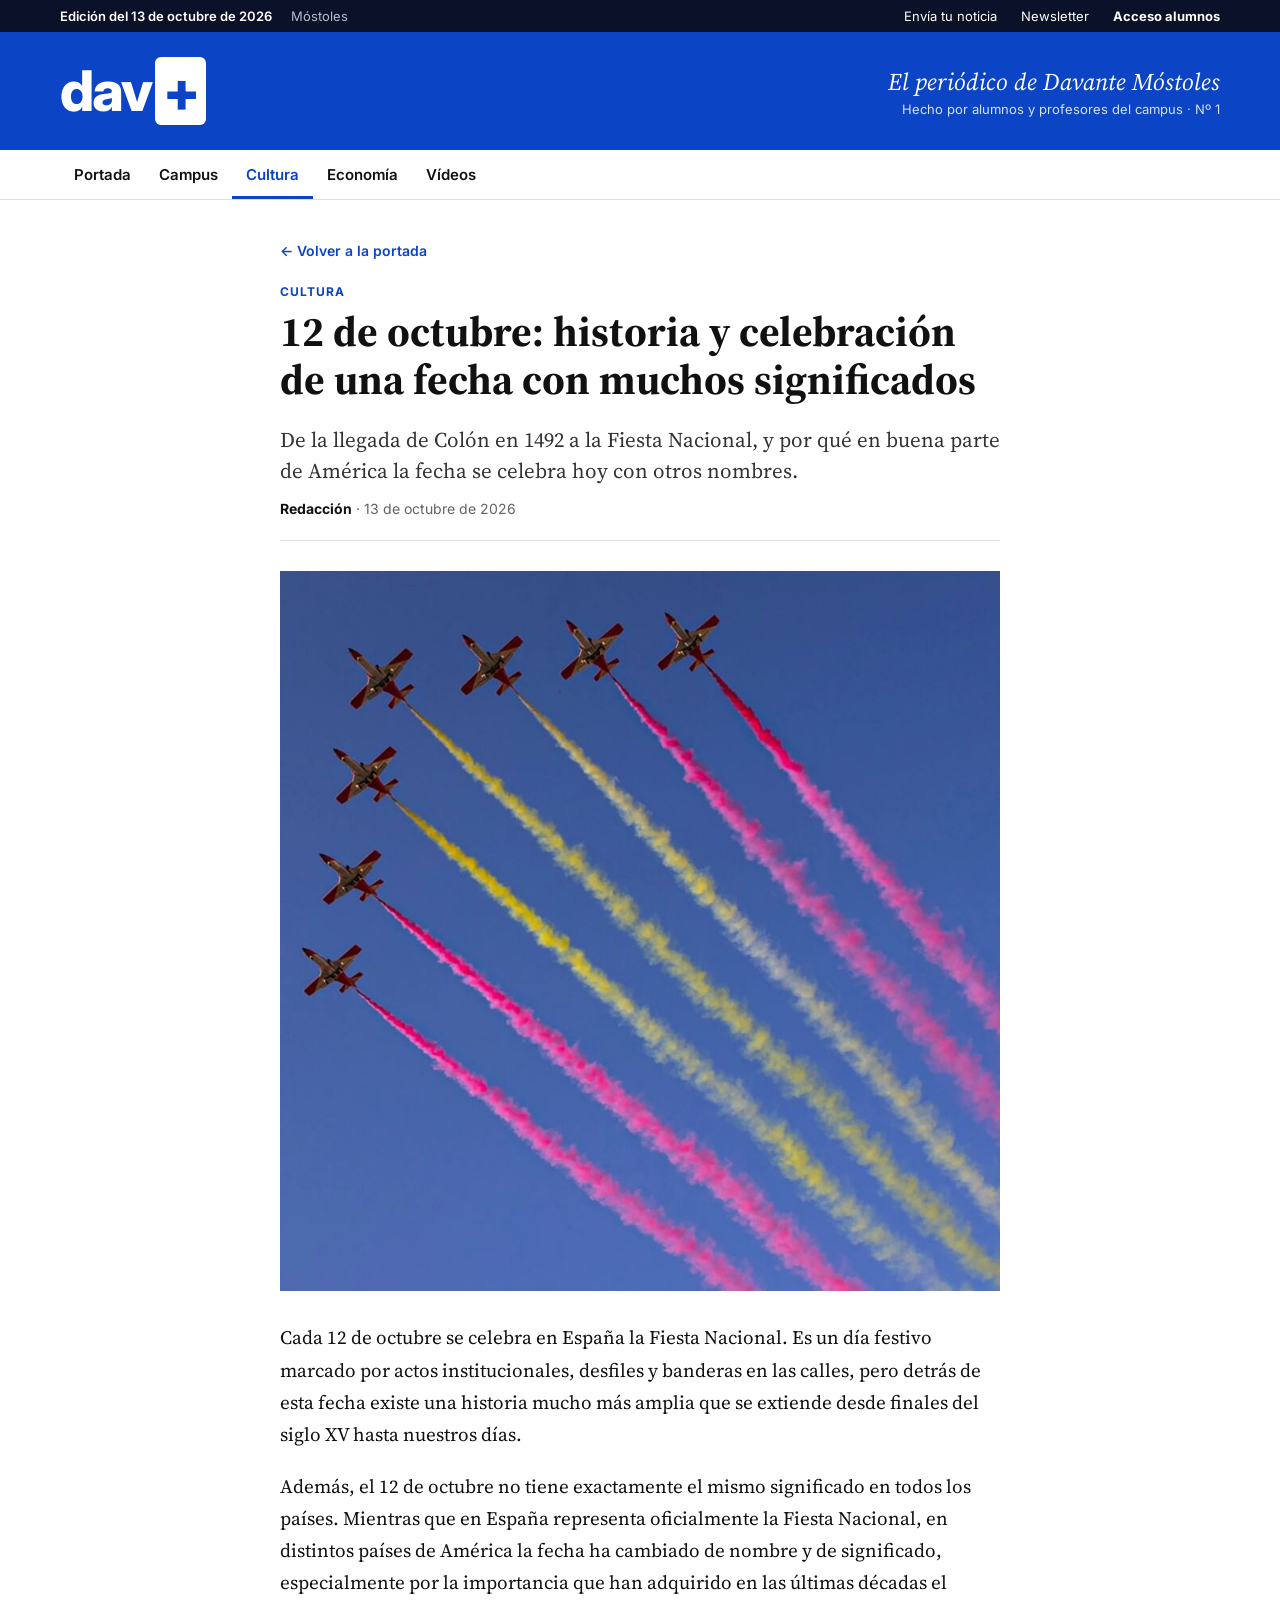
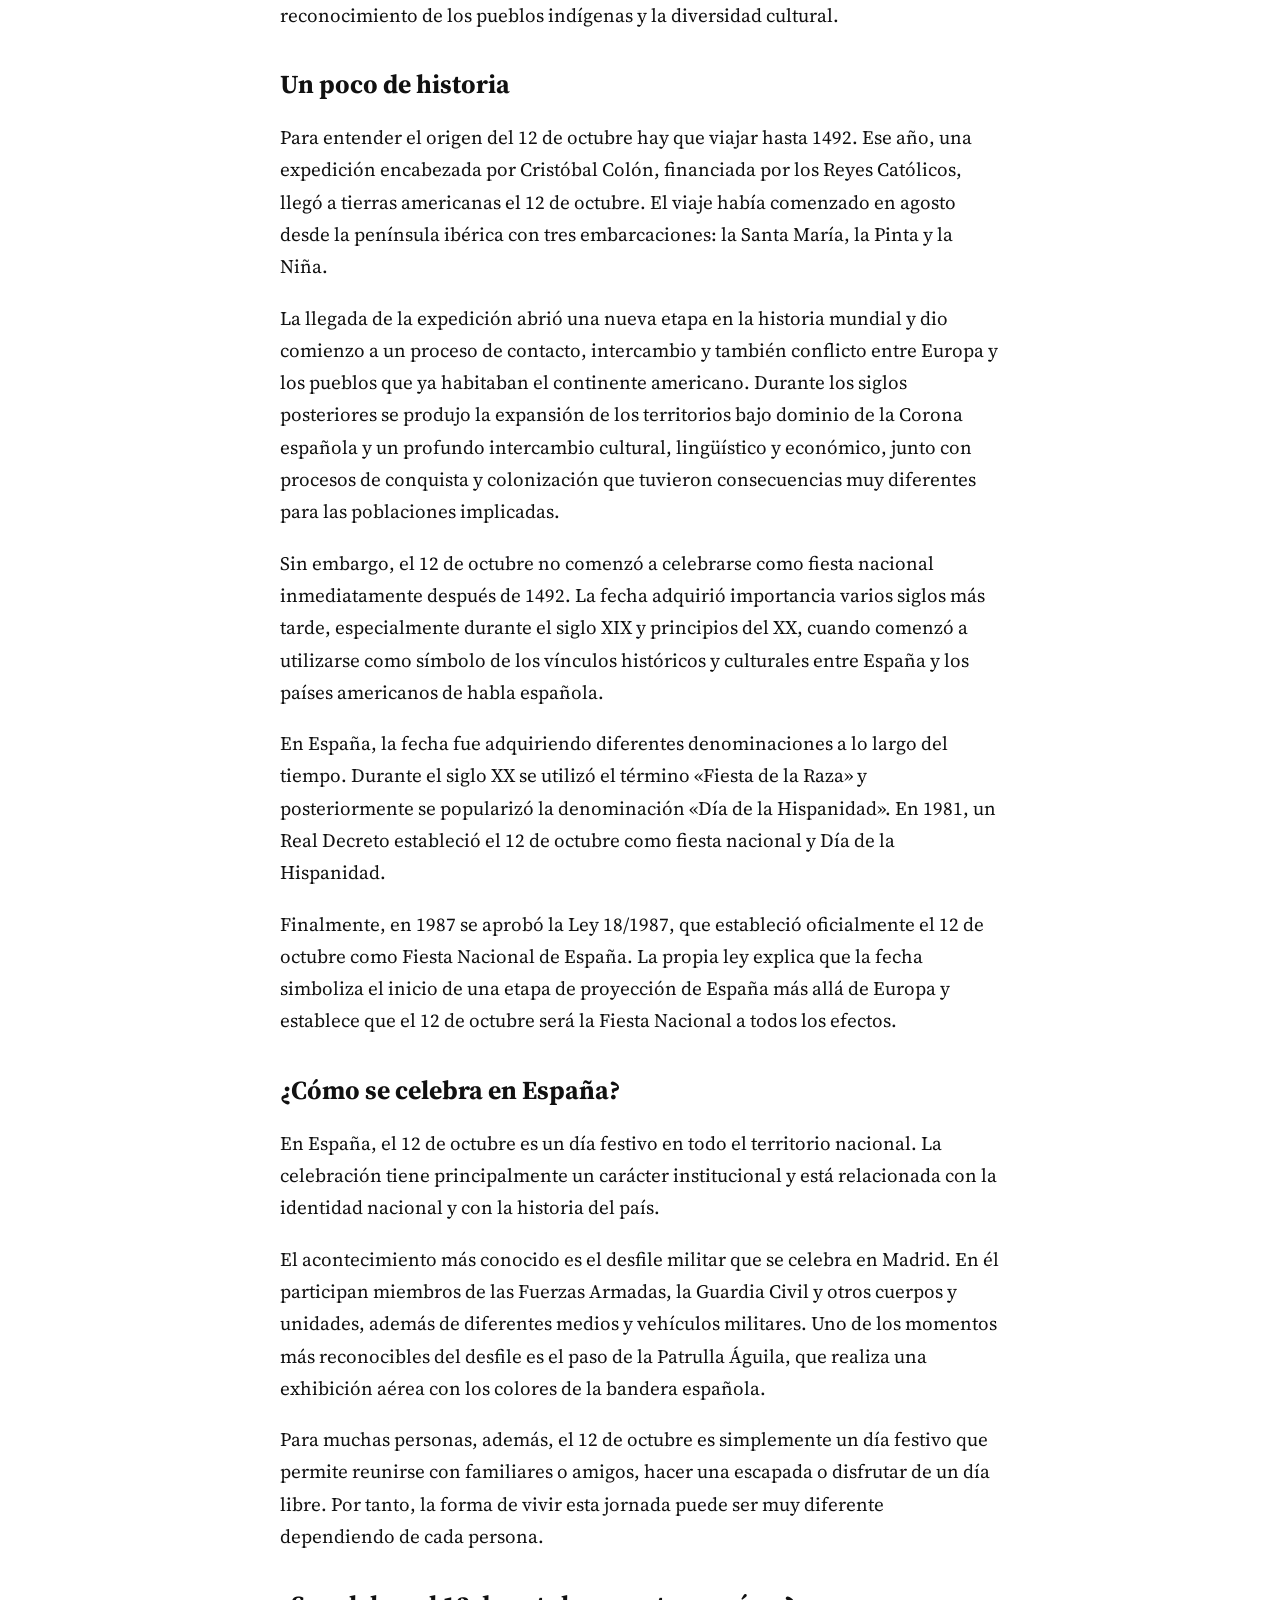
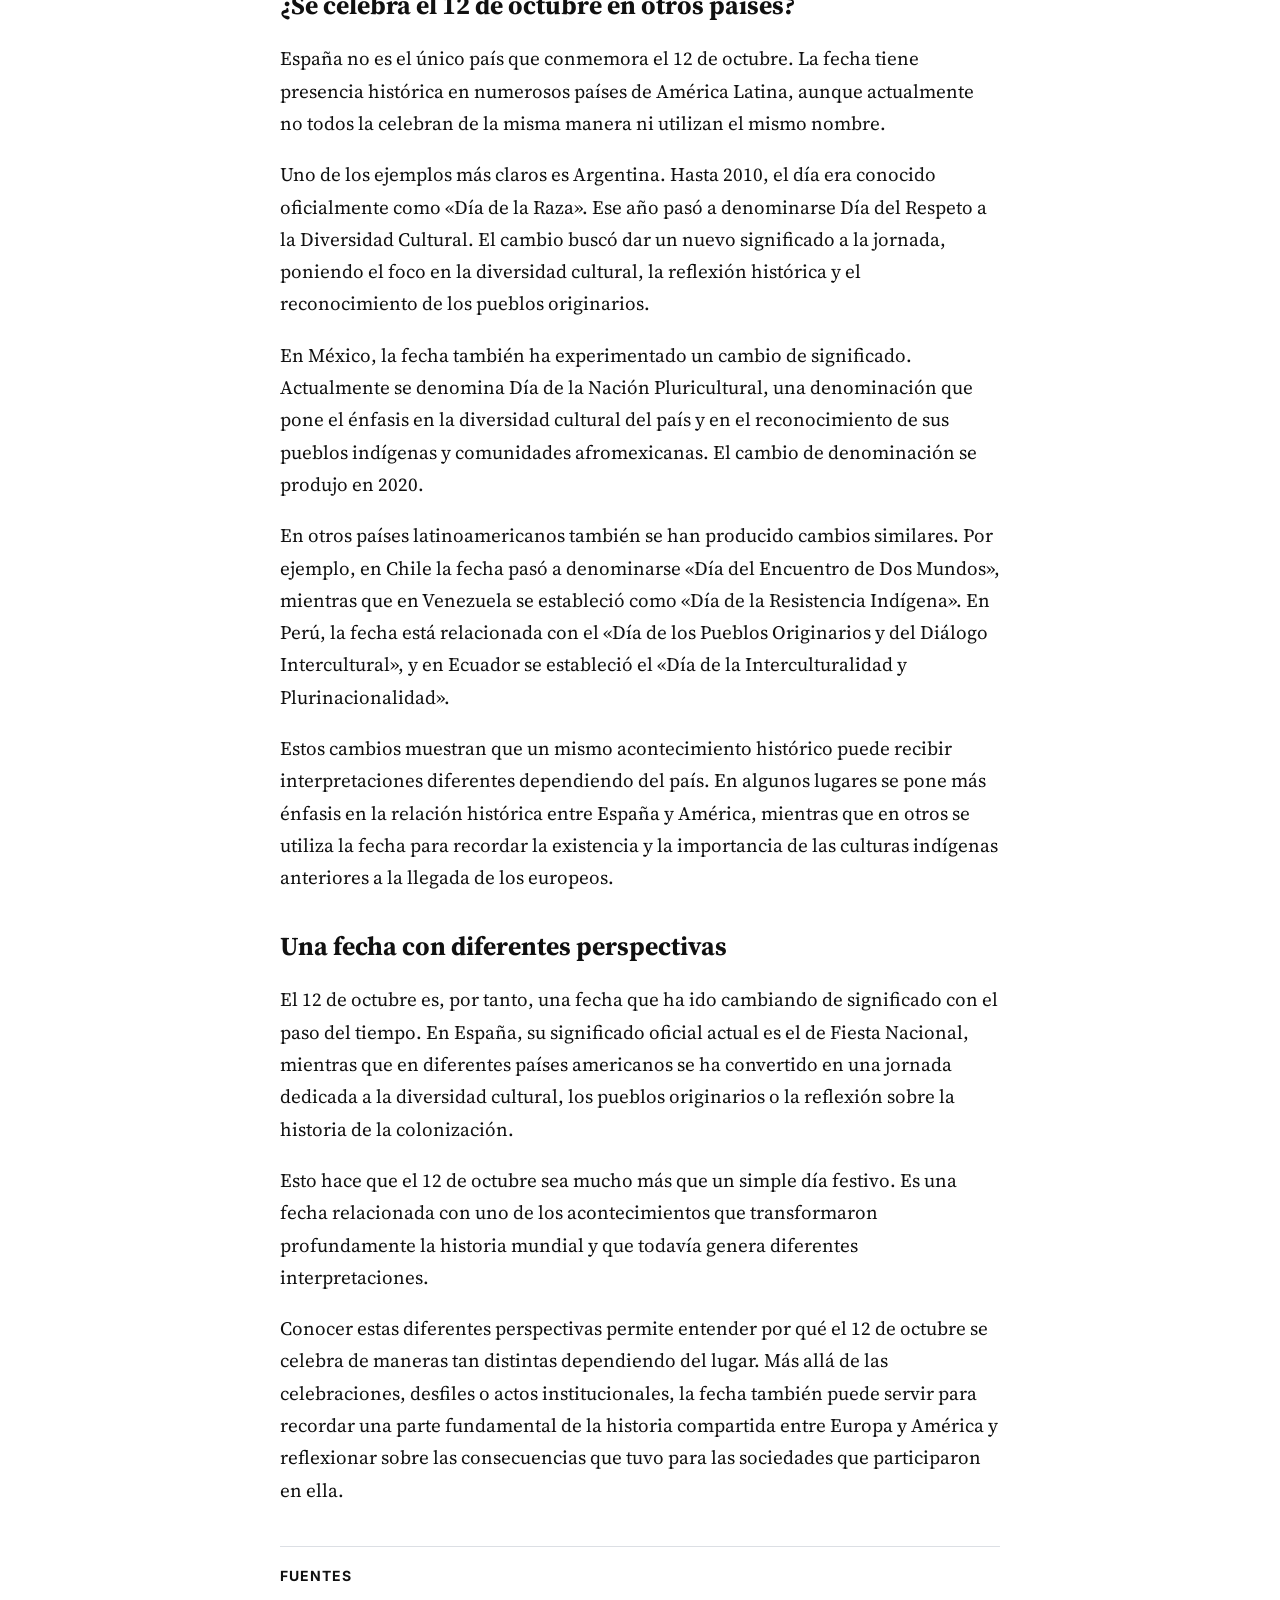
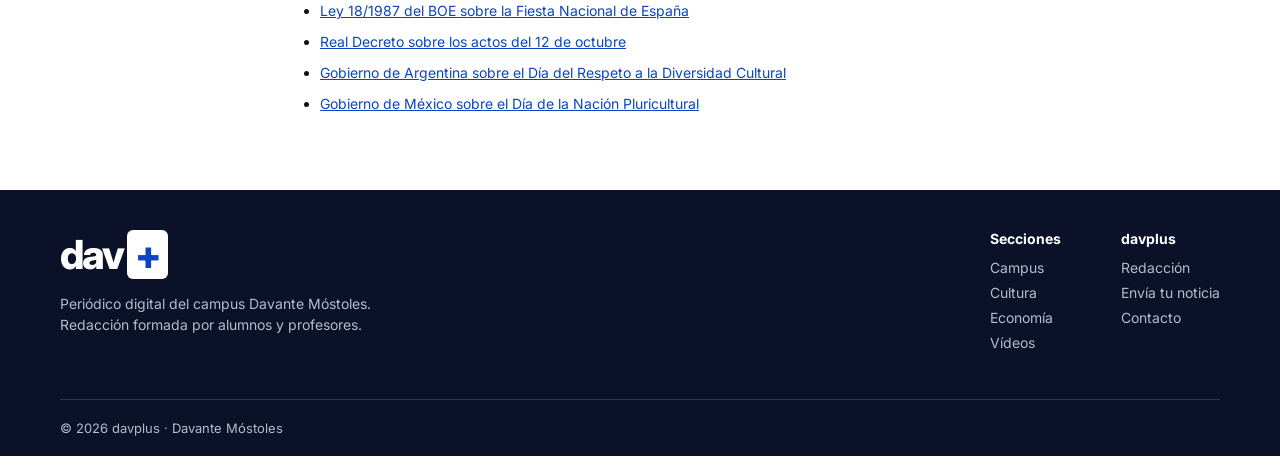
==== noticias/12-de-octubre.html @ 7d837350 "Nueva portada de davplus con el diseño del periódico - Portada en index.html y una página por notici" ====
<!DOCTYPE html>
<html lang="es">
<head>
    <meta charset="UTF-8">
    <meta name="viewport" content="width=device-width, initial-scale=1.0">
    <title>12 de octubre: una fecha con muchos significados | davplus</title>
    <meta name="description" content="Historia de la Fiesta Nacional y cómo se celebra el 12 de octubre en otros países.">

    <!-- Fuentes de Google -->
    <link rel="preconnect" href="https://fonts.googleapis.com">
    <link rel="preconnect" href="https://fonts.gstatic.com" crossorigin>
    <link href="https://fonts.googleapis.com/css2?family=Inter:wght@400;600;700;800&family=Source+Serif+4:ital,wght@0,400;0,600;0,700;1,400&display=swap" rel="stylesheet">

    <link rel="stylesheet" href="../estilos.css">
</head>
<body>

    <!-- BARRA SUPERIOR -->
    <div class="barra-superior">
        <div class="contenedor">
            <div>
                <span class="fecha">Edición del 13 de octubre de 2026</span>
                <span class="lugar">Móstoles</span>
            </div>
            <nav>
                <a href="#">Envía tu noticia</a>
                <a href="../index.html#newsletter">Newsletter</a>
                <a href="#" class="acceso">Acceso alumnos</a>
            </nav>
        </div>
    </div>

    <!-- CABECERA -->
    <header class="cabecera">
        <div class="contenedor">
            <a href="../index.html" class="logo">dav<span class="mas">+</span></a>
            <div class="lema">
                <p>El periódico de Davante Móstoles</p>
                <small>Hecho por alumnos y profesores del campus · Nº 1</small>
            </div>
        </div>
    </header>

    <!-- MENÚ -->
    <nav class="menu">
        <div class="contenedor">
            <ul>
                <li><a href="../index.html">Portada</a></li>
                <li><a href="../index.html#campus">Campus</a></li>
                <li><a href="../index.html#cultura" class="activo">Cultura</a></li>
                <li><a href="../index.html#economia">Economía</a></li>
                <li><a href="../index.html#videos">Vídeos</a></li>
            </ul>
        </div>
    </nav>

    <!-- NOTICIA -->
    <main>
        <article class="articulo">

            <a href="../index.html" class="volver">← Volver a la portada</a>

            <span class="categoria">Cultura</span>
            <h1>12 de octubre: historia y celebración de una fecha con muchos significados</h1>
            <p class="entradilla">
                De la llegada de Colón en 1492 a la Fiesta Nacional, y por qué en buena parte de América
                la fecha se celebra hoy con otros nombres.
            </p>
            <p class="autor"><strong>Redacción</strong> · 13 de octubre de 2026</p>

            <figure>
                <img src="../imagenes/hispanidad.jpg" alt="Aviones de la Patrulla Águila con humo rojo y amarillo">
            </figure>

            <p>
                Cada 12 de octubre se celebra en España la Fiesta Nacional. Es un día festivo marcado por
                actos institucionales, desfiles y banderas en las calles, pero detrás de esta fecha existe una
                historia mucho más amplia que se extiende desde finales del siglo XV hasta nuestros días.
            </p>
            <p>
                Además, el 12 de octubre no tiene exactamente el mismo significado en todos los países.
                Mientras que en España representa oficialmente la Fiesta Nacional, en distintos países de
                América la fecha ha cambiado de nombre y de significado, especialmente por la importancia
                que han adquirido en las últimas décadas el reconocimiento de los pueblos indígenas y la
                diversidad cultural.
            </p>

            <h2>Un poco de historia</h2>
            <p>
                Para entender el origen del 12 de octubre hay que viajar hasta 1492. Ese año, una
                expedición encabezada por Cristóbal Colón, financiada por los Reyes Católicos, llegó a
                tierras americanas el 12 de octubre. El viaje había comenzado en agosto desde la península
                ibérica con tres embarcaciones: la Santa María, la Pinta y la Niña.
            </p>
            <p>
                La llegada de la expedición abrió una nueva etapa en la historia mundial y dio comienzo a
                un proceso de contacto, intercambio y también conflicto entre Europa y los pueblos que ya
                habitaban el continente americano. Durante los siglos posteriores se produjo la expansión
                de los territorios bajo dominio de la Corona española y un profundo intercambio cultural,
                lingüístico y económico, junto con procesos de conquista y colonización que tuvieron
                consecuencias muy diferentes para las poblaciones implicadas.
            </p>
            <p>
                Sin embargo, el 12 de octubre no comenzó a celebrarse como fiesta nacional
                inmediatamente después de 1492. La fecha adquirió importancia varios siglos más tarde,
                especialmente durante el siglo XIX y principios del XX, cuando comenzó a utilizarse como
                símbolo de los vínculos históricos y culturales entre España y los países americanos de
                habla española.
            </p>
            <p>
                En España, la fecha fue adquiriendo diferentes denominaciones a lo largo del tiempo.
                Durante el siglo XX se utilizó el término «Fiesta de la Raza» y posteriormente se popularizó
                la denominación «Día de la Hispanidad». En 1981, un Real Decreto estableció el 12 de
                octubre como fiesta nacional y Día de la Hispanidad.
            </p>
            <p>
                Finalmente, en 1987 se aprobó la Ley 18/1987, que estableció oficialmente el 12 de octubre
                como Fiesta Nacional de España. La propia ley explica que la fecha simboliza el inicio de
                una etapa de proyección de España más allá de Europa y establece que el 12 de octubre
                será la Fiesta Nacional a todos los efectos.
            </p>

            <h2>¿Cómo se celebra en España?</h2>
            <p>
                En España, el 12 de octubre es un día festivo en todo el territorio nacional. La celebración
                tiene principalmente un carácter institucional y está relacionada con la identidad nacional y
                con la historia del país.
            </p>
            <p>
                El acontecimiento más conocido es el desfile militar que se celebra en Madrid. En él
                participan miembros de las Fuerzas Armadas, la Guardia Civil y otros cuerpos y unidades,
                además de diferentes medios y vehículos militares. Uno de los momentos más reconocibles
                del desfile es el paso de la Patrulla Águila, que realiza una exhibición aérea con los colores
                de la bandera española.
            </p>
            <p>
                Para muchas personas, además, el 12 de octubre es simplemente un día festivo que
                permite reunirse con familiares o amigos, hacer una escapada o disfrutar de un día libre.
                Por tanto, la forma de vivir esta jornada puede ser muy diferente dependiendo de cada persona.
            </p>

            <h2>¿Se celebra el 12 de octubre en otros países?</h2>
            <p>
                España no es el único país que conmemora el 12 de octubre. La fecha tiene presencia
                histórica en numerosos países de América Latina, aunque actualmente no todos la
                celebran de la misma manera ni utilizan el mismo nombre.
            </p>
            <p>
                Uno de los ejemplos más claros es Argentina. Hasta 2010, el día era conocido oficialmente
                como «Día de la Raza». Ese año pasó a denominarse Día del Respeto a la Diversidad
                Cultural. El cambio buscó dar un nuevo significado a la jornada, poniendo el foco en la
                diversidad cultural, la reflexión histórica y el reconocimiento de los pueblos originarios.
            </p>
            <p>
                En México, la fecha también ha experimentado un cambio de significado. Actualmente se
                denomina Día de la Nación Pluricultural, una denominación que pone el énfasis en la
                diversidad cultural del país y en el reconocimiento de sus pueblos indígenas y comunidades
                afromexicanas. El cambio de denominación se produjo en 2020.
            </p>
            <p>
                En otros países latinoamericanos también se han producido cambios similares. Por ejemplo,
                en Chile la fecha pasó a denominarse «Día del Encuentro de Dos Mundos», mientras que
                en Venezuela se estableció como «Día de la Resistencia Indígena». En Perú, la fecha está
                relacionada con el «Día de los Pueblos Originarios y del Diálogo Intercultural», y en
                Ecuador se estableció el «Día de la Interculturalidad y Plurinacionalidad».
            </p>
            <p>
                Estos cambios muestran que un mismo acontecimiento histórico puede recibir
                interpretaciones diferentes dependiendo del país. En algunos lugares se pone más énfasis
                en la relación histórica entre España y América, mientras que en otros se utiliza la fecha
                para recordar la existencia y la importancia de las culturas indígenas anteriores a la llegada
                de los europeos.
            </p>

            <h2>Una fecha con diferentes perspectivas</h2>
            <p>
                El 12 de octubre es, por tanto, una fecha que ha ido cambiando de significado con el paso
                del tiempo. En España, su significado oficial actual es el de Fiesta Nacional, mientras que
                en diferentes países americanos se ha convertido en una jornada dedicada a la diversidad
                cultural, los pueblos originarios o la reflexión sobre la historia de la colonización.
            </p>
            <p>
                Esto hace que el 12 de octubre sea mucho más que un simple día festivo. Es una fecha
                relacionada con uno de los acontecimientos que transformaron profundamente la historia
                mundial y que todavía genera diferentes interpretaciones.
            </p>
            <p>
                Conocer estas diferentes perspectivas permite entender por qué el 12 de octubre se celebra
                de maneras tan distintas dependiendo del lugar. Más allá de las celebraciones, desfiles o
                actos institucionales, la fecha también puede servir para recordar una parte fundamental de
                la historia compartida entre Europa y América y reflexionar sobre las consecuencias que
                tuvo para las sociedades que participaron en ella.
            </p>

            <div class="fuentes">
                <h2>Fuentes</h2>
                <ul>
                    <li><a class="enlace-texto" href="https://www.boe.es/buscar/act.php?id=BOE-A-1987-22831" target="_blank">Ley 18/1987 del BOE sobre la Fiesta Nacional de España</a></li>
                    <li><a class="enlace-texto" href="https://www.boe.es/buscar/doc.php?id=BOE-A-1997-13927" target="_blank">Real Decreto sobre los actos del 12 de octubre</a></li>
                    <li><a class="enlace-texto" href="https://www.argentina.gob.ar/node/403877" target="_blank">Gobierno de Argentina sobre el Día del Respeto a la Diversidad Cultural</a></li>
                    <li><a class="enlace-texto" href="https://www.gob.mx/agricultura%7Cdgsiap/articulos/dia-de-la-nacion-pluricultural" target="_blank">Gobierno de México sobre el Día de la Nación Pluricultural</a></li>
                </ul>
            </div>

        </article>
    </main>

    <!-- PIE DE PÁGINA -->
    <footer class="pie">
        <div class="contenedor">
            <div class="columnas">
                <div class="descripcion">
                    <a href="../index.html" class="logo">dav<span class="mas">+</span></a>
                    <p>Periódico digital del campus Davante Móstoles. Redacción formada por alumnos y profesores.</p>
                </div>
                <div class="enlaces">
                    <div>
                        <h3>Secciones</h3>
                        <ul>
                            <li><a href="../index.html#campus">Campus</a></li>
                            <li><a href="../index.html#cultura">Cultura</a></li>
                            <li><a href="../index.html#economia">Economía</a></li>
                            <li><a href="../index.html#videos">Vídeos</a></li>
                        </ul>
                    </div>
                    <div>
                        <h3>davplus</h3>
                        <ul>
                            <li><a href="#">Redacción</a></li>
                            <li><a href="#">Envía tu noticia</a></li>
                            <li><a href="#">Contacto</a></li>
                        </ul>
                    </div>
                </div>
            </div>
            <p class="copyright">© 2026 davplus · Davante Móstoles</p>
        </div>
    </footer>

</body>
</html>
---- estilos.css ----
/* ==========================================================
   DAVPLUS - Hoja de estilos principal
   Periódico digital del campus Davante Móstoles

   Índice:
   1. Variables y estilos generales
   2. Barra superior
   3. Cabecera y logo
   4. Menú de navegación
   5. Última hora
   6. Portada (noticia principal, secundarias y lateral)
   7. Tarjetas de noticias
   8. Vídeos
   9. Newsletter
   10. Pie de página
   11. Página de noticia
   12. Adaptación a móvil y tablet
   ========================================================== */


/* ----------------------------------------------------------
   1. VARIABLES Y ESTILOS GENERALES
   ---------------------------------------------------------- */

:root {
    --azul: #0b44c4;
    --azul-oscuro: #0a1128;
    --gris-texto: #5f6368;
    --gris-claro: #f2f3f5;
    --borde: #dcdfe4;
    --negro: #111111;
    --blanco: #ffffff;

    --fuente-titulos: "Source Serif 4", Georgia, serif;
    --fuente-texto: "Inter", Arial, sans-serif;

    --ancho-maximo: 1200px;
}

* {
    box-sizing: border-box;
}

body {
    margin: 0;
    font-family: var(--fuente-texto);
    font-size: 16px;
    color: var(--negro);
    background-color: var(--blanco);
}

img {
    max-width: 100%;
    display: block;
}

a {
    color: inherit;
    text-decoration: none;
}

h1, h2, h3, h4 {
    font-family: var(--fuente-titulos);
    margin: 0;
}

/* Contenedor que centra el contenido de cada bloque */
.contenedor {
    max-width: var(--ancho-maximo);
    margin: 0 auto;
    padding: 0 20px;
}

/* Etiqueta azul de categoría (CAMPUS, CULTURA...) */
.categoria {
    display: block;
    margin-bottom: 8px;
    font-size: 12px;
    font-weight: 700;
    letter-spacing: 1px;
    text-transform: uppercase;
    color: var(--azul);
}

/* Autor y fecha debajo de cada noticia */
.autor {
    margin-top: 10px;
    font-size: 13px;
    color: var(--gris-texto);
}

.autor strong {
    color: var(--negro);
}

/* Título de cada sección de la portada */
.titulo-seccion {
    display: flex;
    justify-content: space-between;
    align-items: baseline;
    margin-bottom: 20px;
}

.titulo-seccion h2 {
    font-family: var(--fuente-texto);
    font-size: 24px;
}

.titulo-seccion a {
    font-size: 14px;
    font-weight: 600;
    color: var(--azul);
}


/* ----------------------------------------------------------
   2. BARRA SUPERIOR
   ---------------------------------------------------------- */

.barra-superior {
    background-color: var(--azul-oscuro);
    color: var(--blanco);
    font-size: 13px;
}

.barra-superior .contenedor {
    display: flex;
    justify-content: space-between;
    align-items: center;
    padding-top: 8px;
    padding-bottom: 8px;
}

.barra-superior .fecha {
    font-weight: 600;
}

.barra-superior .lugar {
    margin-left: 15px;
    color: #b5bccb;
}

.barra-superior nav a {
    margin-left: 20px;
}

.barra-superior nav a:hover {
    text-decoration: underline;
}

.barra-superior .acceso {
    font-weight: 700;
}


/* ----------------------------------------------------------
   3. CABECERA Y LOGO
   ---------------------------------------------------------- */

.cabecera {
    background-color: var(--azul);
    color: var(--blanco);
}

.cabecera .contenedor {
    display: flex;
    justify-content: space-between;
    align-items: center;
    padding-top: 25px;
    padding-bottom: 25px;
}

/* Logo "dav+" hecho con texto */
.logo {
    font-family: var(--fuente-texto);
    font-size: 56px;
    font-weight: 800;
    letter-spacing: -2px;
    color: var(--blanco);
}

.logo .mas {
    display: inline-block;
    margin-left: 4px;
    padding: 0 8px;
    background-color: var(--blanco);
    color: var(--azul);
    border-radius: 6px;
}

.lema {
    text-align: right;
}

.lema p {
    margin: 0;
    font-family: var(--fuente-titulos);
    font-size: 24px;
    font-style: italic;
}

.lema small {
    font-size: 13px;
    color: #d6e0f7;
}


/* ----------------------------------------------------------
   4. MENÚ DE NAVEGACIÓN
   ---------------------------------------------------------- */

.menu {
    border-bottom: 1px solid var(--borde);
}

.menu .contenedor {
    display: flex;
    justify-content: space-between;
    align-items: center;
}

.menu ul {
    display: flex;
    margin: 0;
    padding: 0;
    list-style: none;
}

.menu li a {
    display: block;
    padding: 15px 14px;
    font-size: 15px;
    font-weight: 600;
}

.menu li a:hover,
.menu li a.activo {
    color: var(--azul);
    box-shadow: inset 0 -3px 0 var(--azul);
}

.buscador input {
    width: 200px;
    padding: 8px 12px;
    border: 1px solid var(--borde);
    border-radius: 4px;
    font-family: var(--fuente-texto);
}


/* ----------------------------------------------------------
   5. ÚLTIMA HORA
   ---------------------------------------------------------- */

.ultima-hora {
    background-color: var(--gris-claro);
    border-bottom: 1px solid var(--borde);
}

.ultima-hora .contenedor {
    display: flex;
    align-items: center;
    gap: 15px;
    padding-top: 10px;
    padding-bottom: 10px;
    font-size: 14px;
}

.ultima-hora .etiqueta {
    flex-shrink: 0;
    padding: 4px 10px;
    background-color: var(--negro);
    color: var(--blanco);
    font-size: 11px;
    font-weight: 700;
    letter-spacing: 1px;
}

.ultima-hora a:hover {
    text-decoration: underline;
}


/* ----------------------------------------------------------
   6. PORTADA
   ---------------------------------------------------------- */

/* Dos columnas: noticias a la izquierda y lateral a la derecha */
.portada {
    display: grid;
    grid-template-columns: 2fr 1fr;
    gap: 40px;
    padding-top: 30px;
    padding-bottom: 40px;
}

/* Noticia principal */
.noticia-principal img {
    width: 100%;
    height: 450px;
    object-fit: cover;
    margin-bottom: 20px;
}

.noticia-principal h2 {
    font-size: 36px;
    line-height: 1.2;
}

.noticia-principal h2 a:hover {
    color: var(--azul);
}

.noticia-principal .entradilla {
    margin: 15px 0 0;
    font-family: var(--fuente-titulos);
    font-size: 19px;
    line-height: 1.5;
    color: #333333;
}

/* Noticias secundarias debajo de la principal */
.secundarias {
    display: grid;
    grid-template-columns: 1fr 1fr;
    gap: 30px;
    margin-top: 30px;
    padding-top: 30px;
    border-top: 1px solid var(--borde);
}

.secundarias img {
    width: 100%;
    height: 220px;
    object-fit: cover;
    margin-bottom: 15px;
}

.secundarias h3 {
    font-size: 22px;
    line-height: 1.3;
}

.secundarias h3 a:hover {
    color: var(--azul);
}

.secundarias p {
    margin: 10px 0 0;
    line-height: 1.5;
    color: var(--gris-texto);
}

/* Columna lateral: "En esta edición" */
.lateral h2 {
    padding-bottom: 10px;
    margin-bottom: 10px;
    border-bottom: 2px solid var(--negro);
    font-family: var(--fuente-texto);
    font-size: 13px;
    letter-spacing: 1px;
    text-transform: uppercase;
}

.lista-numerada {
    margin: 0;
    padding: 0;
    list-style: none;
    counter-reset: numero;
}

.lista-numerada li {
    display: flex;
    gap: 15px;
    padding: 15px 0;
    border-bottom: 1px solid var(--borde);
    counter-increment: numero;
}

/* El número grande en azul lo pone el propio CSS con un contador */
.lista-numerada li::before {
    content: counter(numero);
    font-family: var(--fuente-titulos);
    font-size: 28px;
    font-weight: 700;
    line-height: 1;
    color: var(--azul);
}

.lista-numerada a {
    font-family: var(--fuente-titulos);
    font-size: 17px;
    line-height: 1.4;
}

.lista-numerada a:hover {
    color: var(--azul);
}


/* ----------------------------------------------------------
   7. TARJETAS DE NOTICIAS
   ---------------------------------------------------------- */

.bloque-tarjetas {
    padding-bottom: 50px;
}

.tarjetas {
    display: grid;
    grid-template-columns: repeat(4, 1fr);
    gap: 25px;
}

/* Variante con solo dos tarjetas más grandes */
.tarjetas.dos-columnas {
    grid-template-columns: repeat(2, 1fr);
    gap: 30px;
}

.tarjeta img {
    width: 100%;
    height: 180px;
    object-fit: cover;
    margin-bottom: 12px;
}

.dos-columnas .tarjeta img {
    height: 280px;
}

.tarjeta p {
    margin: 8px 0 0;
    line-height: 1.5;
    color: var(--gris-texto);
}

.tarjeta h3 {
    font-size: 19px;
    line-height: 1.3;
}

.tarjeta h3 a:hover {
    color: var(--azul);
}


/* ----------------------------------------------------------
   8. VÍDEOS
   ---------------------------------------------------------- */

.videos {
    padding: 50px 0;
    background-color: var(--azul-oscuro);
    color: var(--blanco);
}

.videos .contenedor {
    display: grid;
    grid-template-columns: 2fr 1fr;
    gap: 40px;
}

.videos .categoria {
    color: #7fa3ff;
}

.videos h2 {
    margin-bottom: 15px;
    font-size: 32px;
    line-height: 1.2;
}

.videos p {
    margin: 0 0 20px;
    font-family: var(--fuente-titulos);
    font-size: 18px;
    color: #c9cfdb;
}

/* Los iframes de YouTube no tienen tamaño propio,
   así que les damos la proporción con aspect-ratio */
.video-horizontal {
    width: 100%;
    aspect-ratio: 16 / 9;
    border: 0;
}

.video-vertical {
    width: 100%;
    max-width: 320px;
    aspect-ratio: 9 / 16;
    border: 0;
}

.video-short h3 {
    margin-bottom: 15px;
    padding-bottom: 10px;
    border-bottom: 1px solid #2c3550;
    font-family: var(--fuente-texto);
    font-size: 13px;
    letter-spacing: 1px;
    text-transform: uppercase;
}

.video-short h4 {
    margin-top: 12px;
    font-size: 17px;
}

.boton {
    display: inline-block;
    margin-top: 20px;
    padding: 10px 20px;
    background-color: var(--blanco);
    color: var(--azul-oscuro);
    font-size: 14px;
    font-weight: 700;
    border-radius: 30px;
}

.boton:hover {
    background-color: #d6e0f7;
}


/* ----------------------------------------------------------
   9. NEWSLETTER
   ---------------------------------------------------------- */

.newsletter {
    padding: 40px 0;
    background-color: var(--azul);
    color: var(--blanco);
}

.newsletter h2 {
    font-family: var(--fuente-texto);
    font-size: 26px;
}

.newsletter p {
    margin: 8px 0 20px;
    color: #d6e0f7;
}

.newsletter form {
    display: flex;
    gap: 10px;
}

.newsletter input {
    width: 300px;
    padding: 12px 15px;
    border: 0;
    border-radius: 30px;
    font-family: var(--fuente-texto);
}

.newsletter button {
    padding: 12px 22px;
    border: 0;
    border-radius: 30px;
    background-color: var(--azul-oscuro);
    color: var(--blanco);
    font-family: var(--fuente-texto);
    font-weight: 700;
    cursor: pointer;
}

.newsletter button:hover {
    background-color: var(--negro);
}


/* ----------------------------------------------------------
   10. PIE DE PÁGINA
   ---------------------------------------------------------- */

.pie {
    padding-top: 40px;
    background-color: var(--azul-oscuro);
    color: var(--blanco);
}

.pie .columnas {
    display: flex;
    justify-content: space-between;
    gap: 40px;
}

.pie .logo {
    font-size: 40px;
}

.pie .descripcion p {
    max-width: 320px;
    font-size: 14px;
    line-height: 1.5;
    color: #b5bccb;
}

.pie .enlaces {
    display: flex;
    gap: 60px;
}

.pie h3 {
    margin-bottom: 12px;
    font-family: var(--fuente-texto);
    font-size: 14px;
}

.pie ul {
    margin: 0;
    padding: 0;
    list-style: none;
}

.pie li {
    margin-bottom: 8px;
    font-size: 14px;
    color: #b5bccb;
}

.pie li a:hover {
    color: var(--blanco);
}

.copyright {
    margin-top: 40px;
    padding: 20px 0;
    border-top: 1px solid #2c3550;
    font-size: 13px;
    color: #b5bccb;
}


/* ----------------------------------------------------------
   11. PÁGINA DE NOTICIA
   ---------------------------------------------------------- */

.articulo {
    max-width: 760px;
    margin: 0 auto;
    padding: 40px 20px 60px;
}

.volver {
    display: inline-block;
    margin-bottom: 25px;
    font-size: 14px;
    font-weight: 600;
    color: var(--azul);
}

.volver:hover {
    text-decoration: underline;
}

.articulo h1 {
    font-size: 42px;
    line-height: 1.15;
}

.articulo .entradilla {
    margin: 20px 0 0;
    font-family: var(--fuente-titulos);
    font-size: 21px;
    line-height: 1.5;
    color: #333333;
}

.articulo .autor {
    font-family: var(--fuente-texto);
    font-size: 14px;
    padding-bottom: 20px;
    border-bottom: 1px solid var(--borde);
}

.articulo figure {
    margin: 30px 0;
}

.articulo figure img {
    width: 100%;
}

.articulo figcaption {
    margin-top: 8px;
    font-size: 13px;
    color: var(--gris-texto);
}

.articulo h2 {
    margin: 35px 0 10px;
    font-size: 26px;
}

.articulo p,
.articulo li {
    font-family: var(--fuente-titulos);
    font-size: 19px;
    line-height: 1.7;
}

.articulo li {
    margin-bottom: 10px;
}

.articulo blockquote {
    margin: 30px 0;
    padding-left: 20px;
    border-left: 4px solid var(--azul);
    font-family: var(--fuente-titulos);
    font-size: 22px;
    font-style: italic;
}

.articulo .enlace-texto {
    color: var(--azul);
    text-decoration: underline;
}

/* Recuadro con datos destacados (por ejemplo, las hipotecas) */
.recuadro {
    margin: 30px 0;
    padding: 20px 25px;
    background-color: var(--gris-claro);
    border-left: 4px solid var(--azul);
}

.recuadro h3 {
    margin-bottom: 10px;
    font-size: 20px;
}

.articulo .recuadro p {
    margin: 0 0 10px;
    font-size: 17px;
}

/* Fuentes y referencias al final del artículo */
.fuentes {
    margin-top: 40px;
    padding-top: 20px;
    border-top: 1px solid var(--borde);
}

.articulo .fuentes h2 {
    margin-top: 0;
    font-family: var(--fuente-texto);
    font-size: 14px;
    letter-spacing: 1px;
    text-transform: uppercase;
}

.articulo .fuentes li {
    font-family: var(--fuente-texto);
    font-size: 14px;
    line-height: 1.5;
}


/* ----------------------------------------------------------
   12. ADAPTACIÓN A MÓVIL Y TABLET
   ---------------------------------------------------------- */

/* Tablet */
@media (max-width: 1000px) {

    .menu .buscador {
        display: none;
    }

    .portada,
    .videos .contenedor {
        grid-template-columns: 1fr;
    }

    .tarjetas {
        grid-template-columns: repeat(2, 1fr);
    }

    .video-vertical {
        max-width: 280px;
    }
}

/* Móvil */
@media (max-width: 700px) {

    .barra-superior .lugar,
    .barra-superior nav a:not(.acceso) {
        display: none;
    }

    .cabecera .contenedor {
        flex-direction: column;
        align-items: flex-start;
        gap: 10px;
    }

    .logo {
        font-size: 44px;
    }

    .lema {
        text-align: left;
    }

    .lema p {
        font-size: 19px;
    }

    /* El menú se puede desplazar en horizontal con el dedo */
    .menu ul {
        overflow-x: auto;
    }

    .menu li a {
        padding: 12px 10px;
        white-space: nowrap;
    }

    .ultima-hora .contenedor {
        align-items: flex-start;
    }

    .noticia-principal img {
        height: 260px;
    }

    .video-vertical {
        max-width: 220px;
    }

    .noticia-principal h2 {
        font-size: 28px;
    }

    .secundarias,
    .tarjetas,
    .tarjetas.dos-columnas {
        grid-template-columns: 1fr;
    }

    .dos-columnas .tarjeta img {
        height: 200px;
    }

    .newsletter form {
        flex-direction: column;
    }

    .newsletter input {
        width: 100%;
    }

    .pie .columnas {
        flex-direction: column;
    }

    .articulo h1 {
        font-size: 32px;
    }

    .articulo p,
    .articulo li {
        font-size: 18px;
    }
}
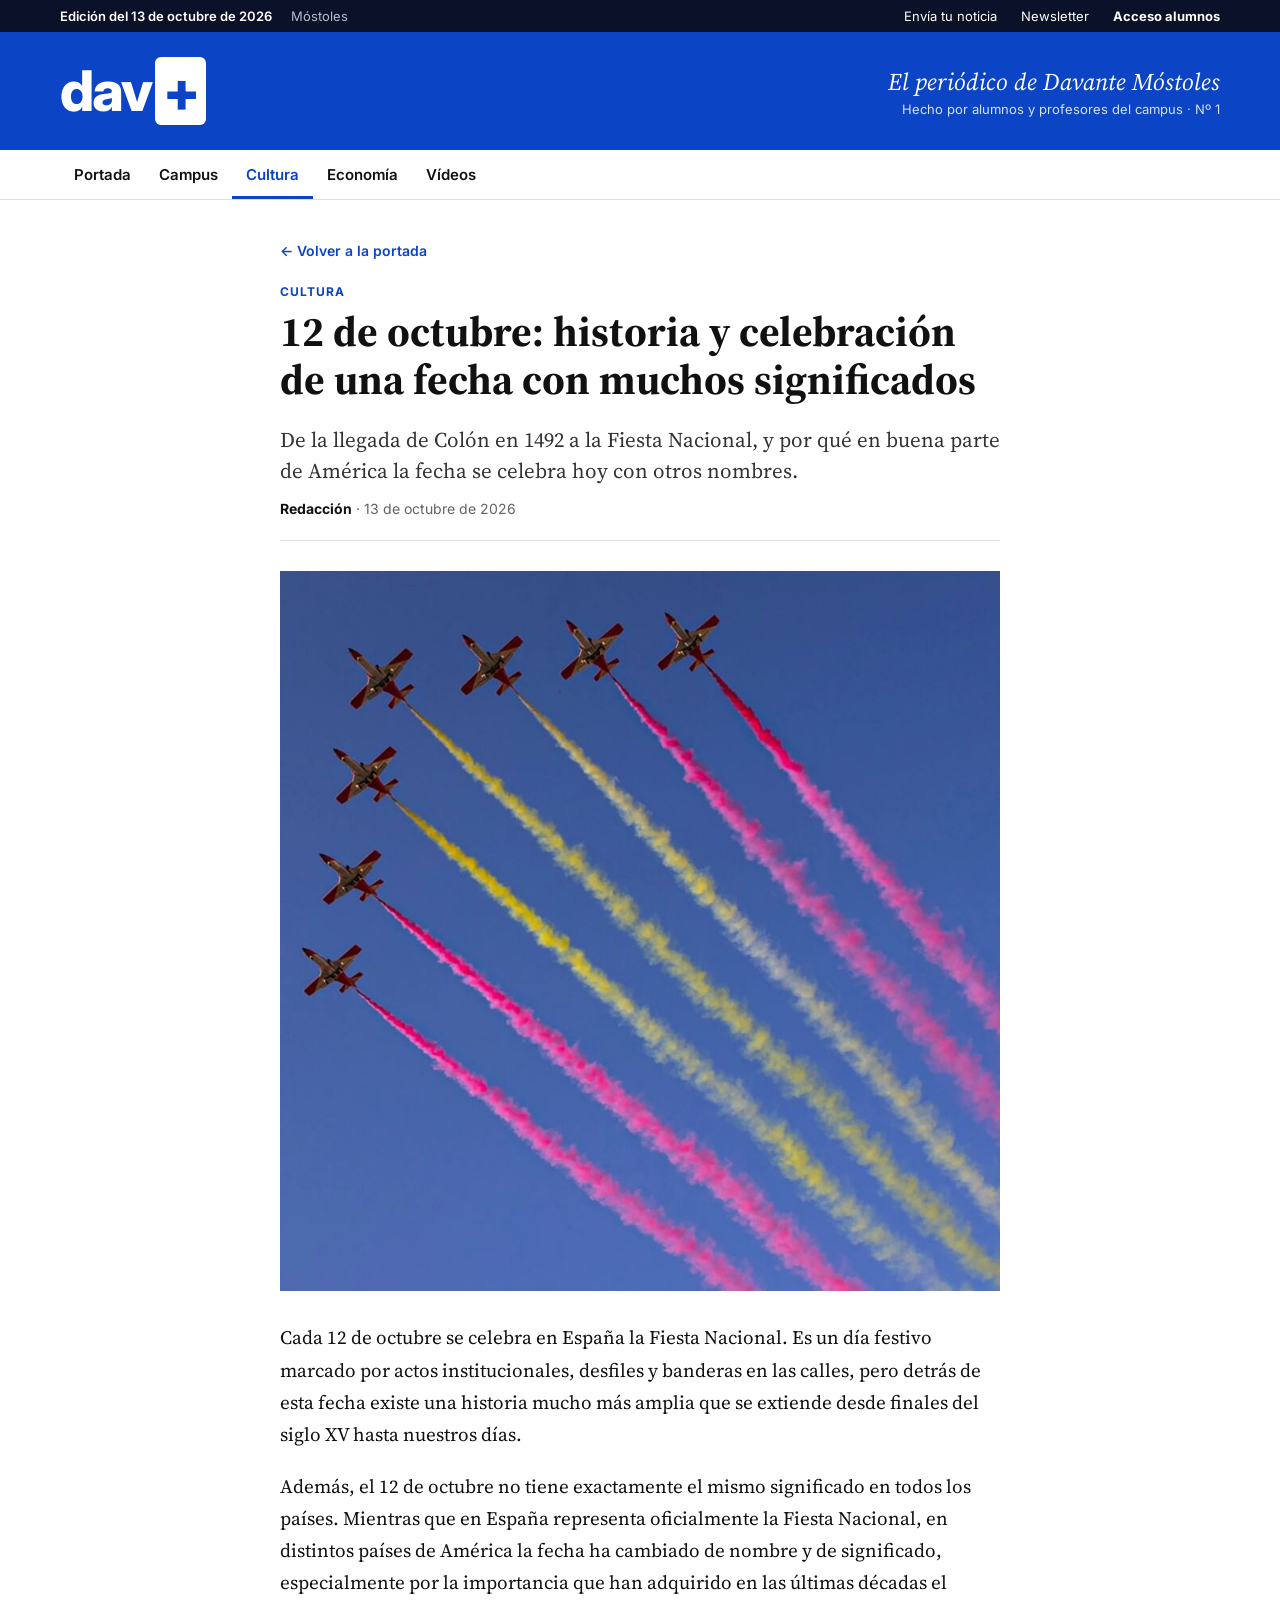
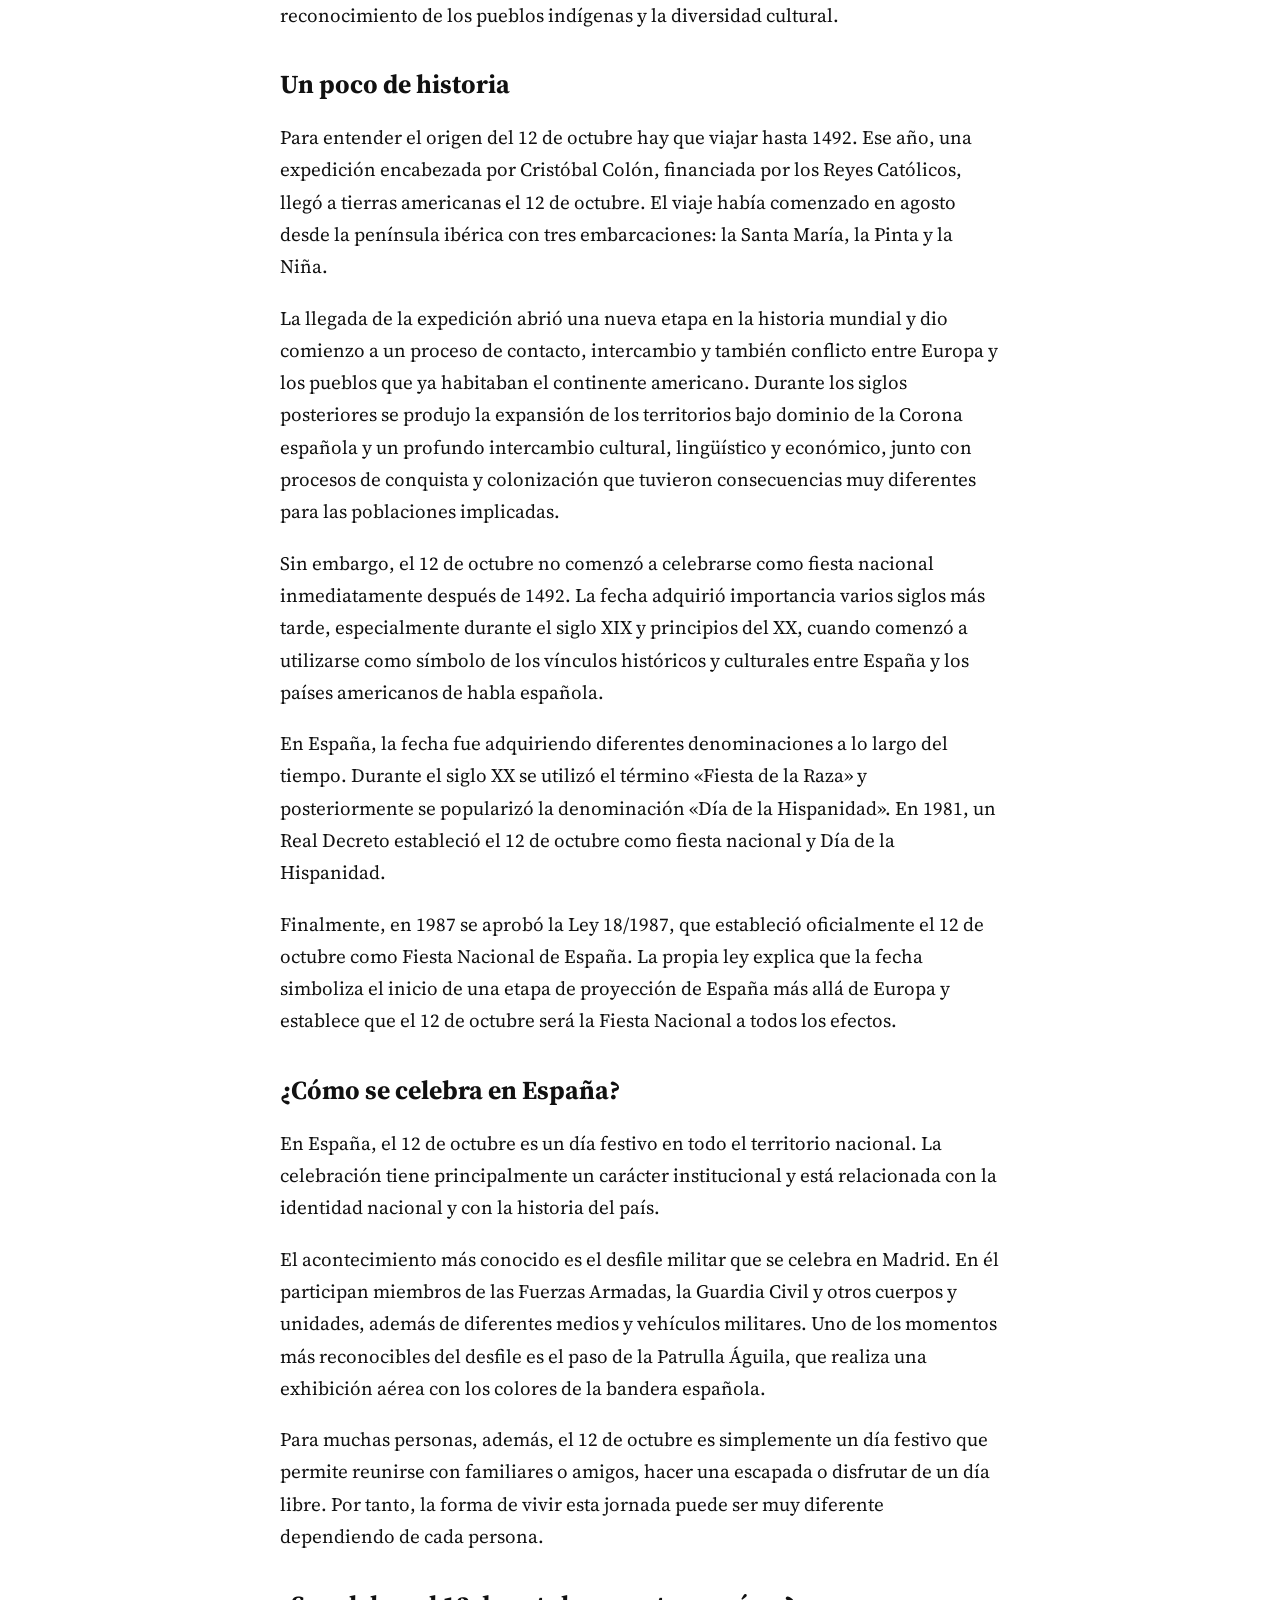
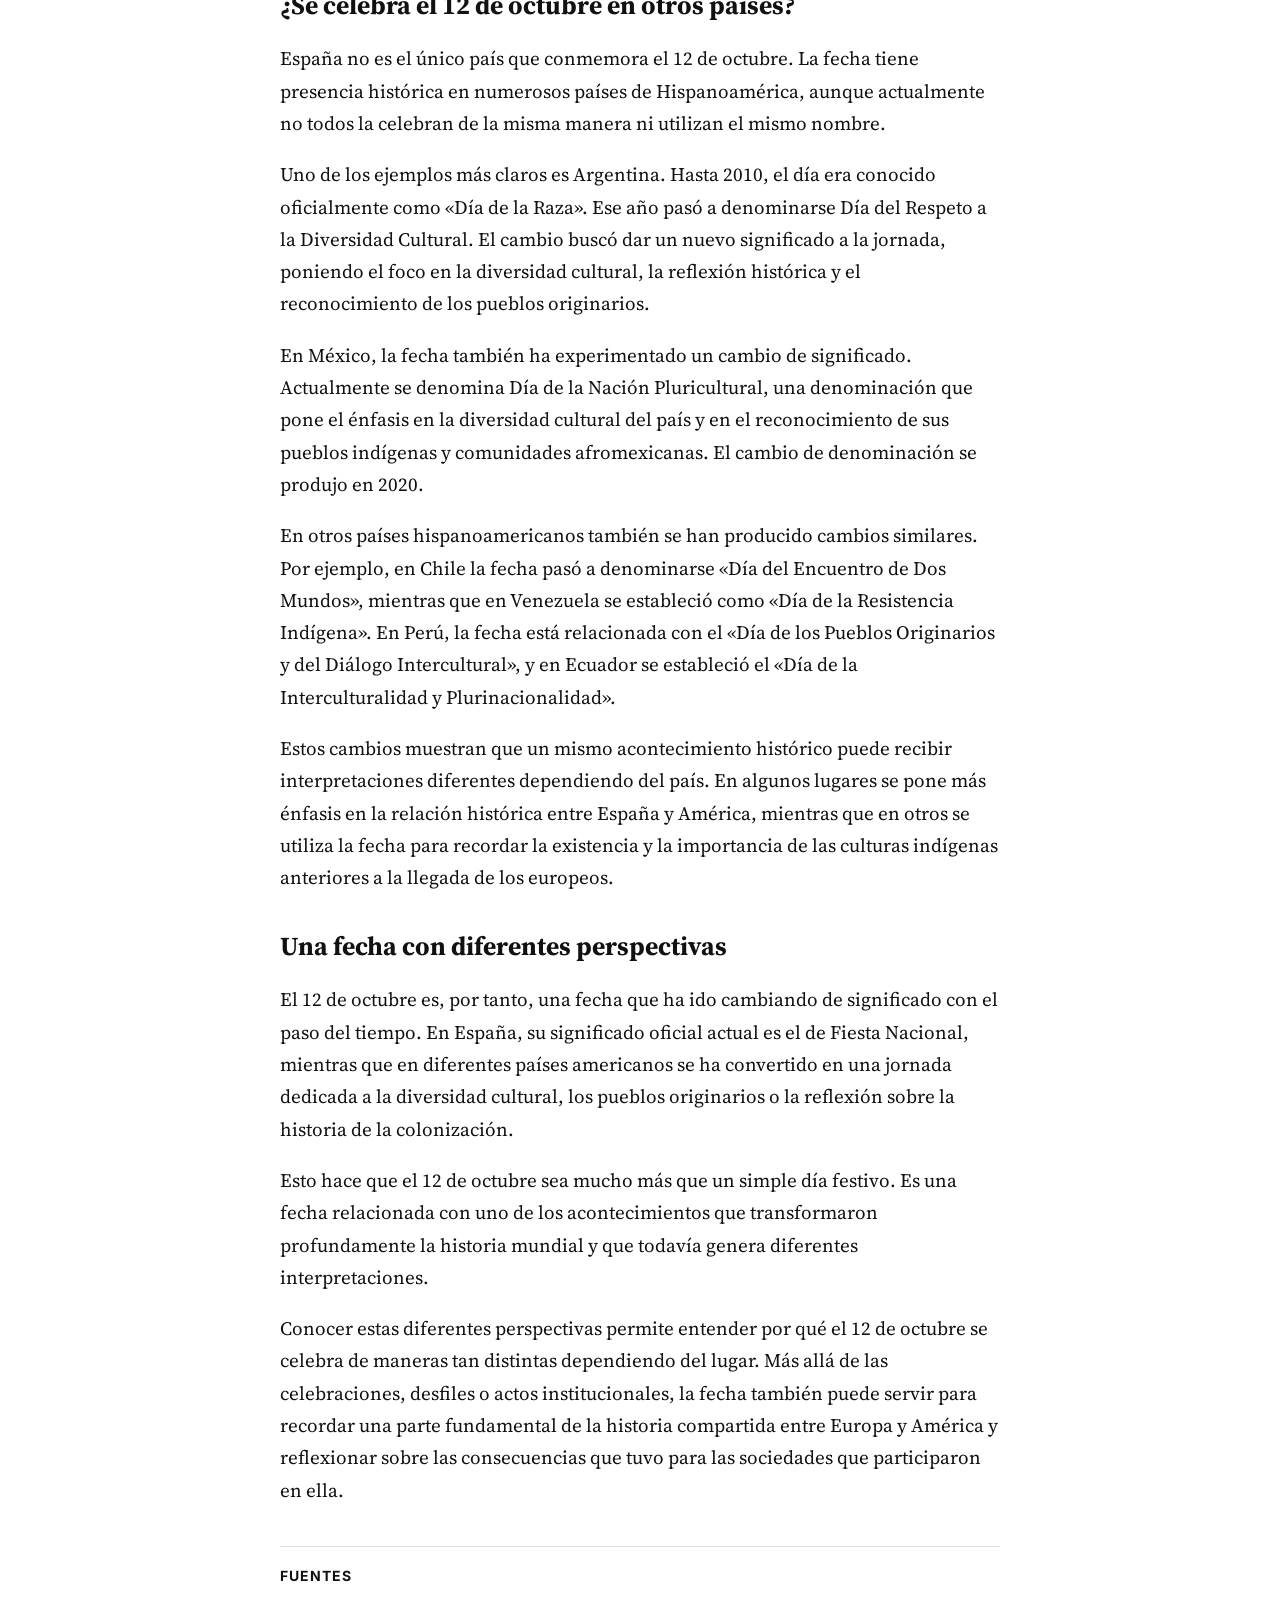
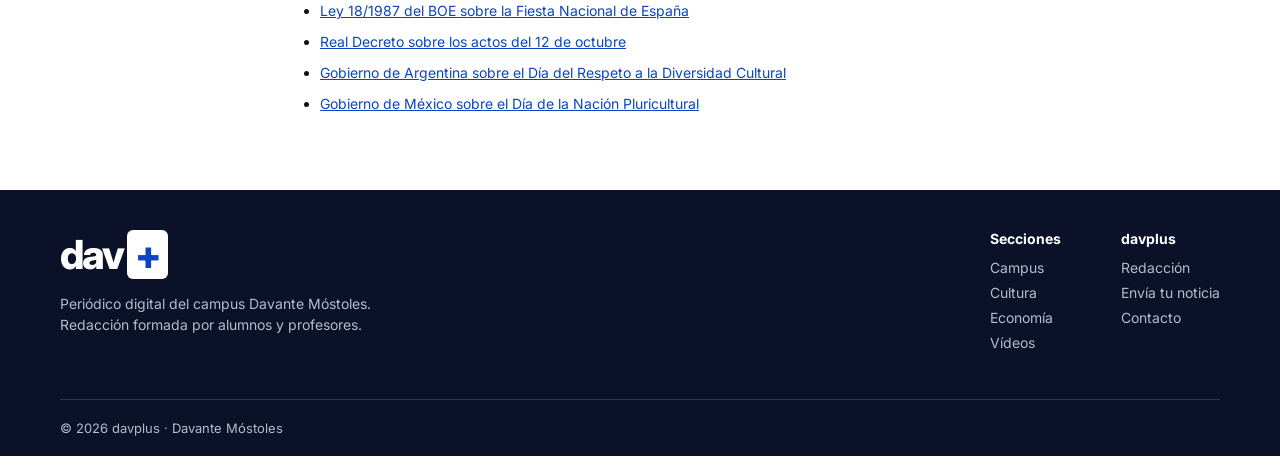
==== commit 21514d52: "Corregir autores de la noticia de vivienda y usar Hispanoamérica" ====
--- a/noticias/12-de-octubre.html
+++ b/noticias/12-de-octubre.html
@@ -142,7 +142,7 @@
             <h2>¿Se celebra el 12 de octubre en otros países?</h2>
             <p>
                 España no es el único país que conmemora el 12 de octubre. La fecha tiene presencia
-                histórica en numerosos países de América Latina, aunque actualmente no todos la
+                histórica en numerosos países de Hispanoamérica, aunque actualmente no todos la
                 celebran de la misma manera ni utilizan el mismo nombre.
             </p>
             <p>
@@ -158,7 +158,7 @@
                 afromexicanas. El cambio de denominación se produjo en 2020.
             </p>
             <p>
-                En otros países latinoamericanos también se han producido cambios similares. Por ejemplo,
+                En otros países hispanoamericanos también se han producido cambios similares. Por ejemplo,
                 en Chile la fecha pasó a denominarse «Día del Encuentro de Dos Mundos», mientras que
                 en Venezuela se estableció como «Día de la Resistencia Indígena». En Perú, la fecha está
                 relacionada con el «Día de los Pueblos Originarios y del Diálogo Intercultural», y en
--- a/estilos.css
+++ b/estilos.css
@@ -572,6 +572,15 @@
     background-color: var(--negro);
 }
 
+/* Texto pequeño de privacidad debajo del formulario */
+.newsletter .aviso-privacidad {
+    max-width: 520px;
+    margin: 15px 0 0;
+    font-size: 12px;
+    line-height: 1.5;
+    color: #c4d1f2;
+}
+
 
 /* ----------------------------------------------------------
    10. PIE DE PÁGINA
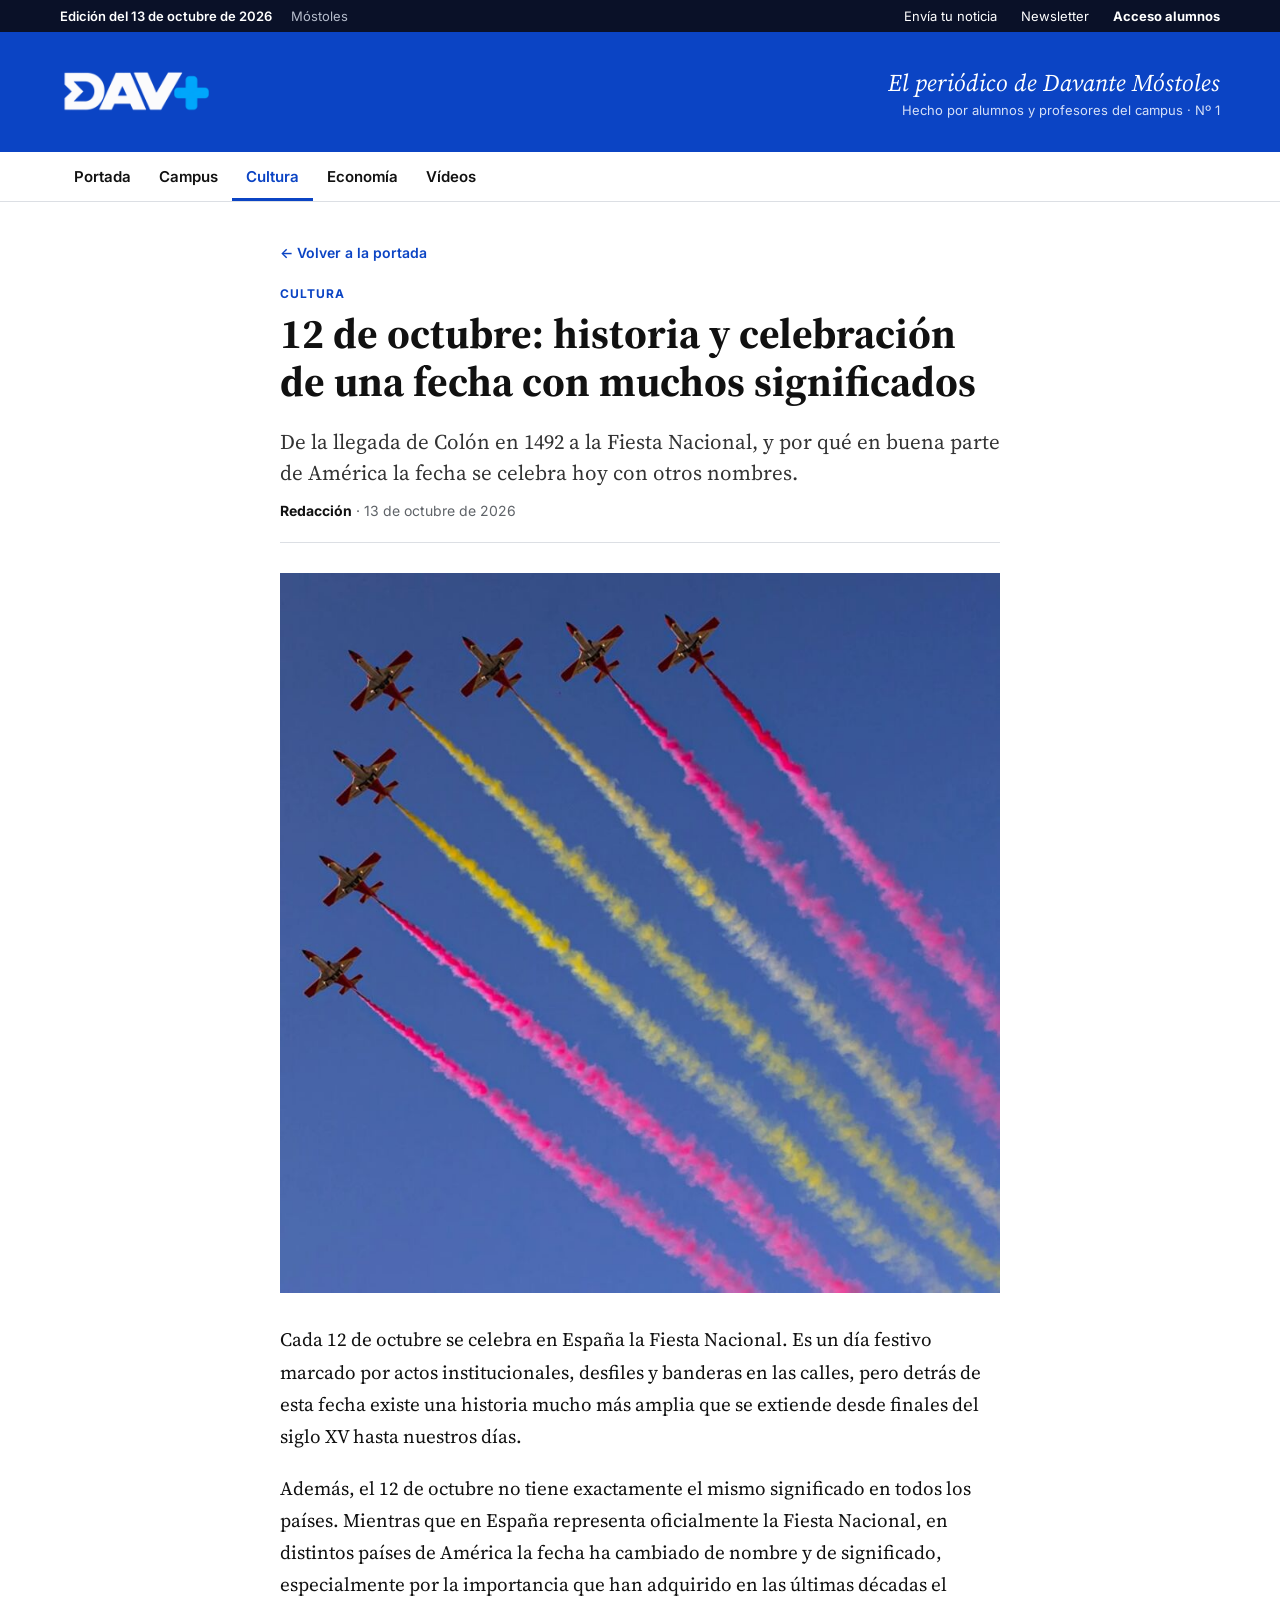
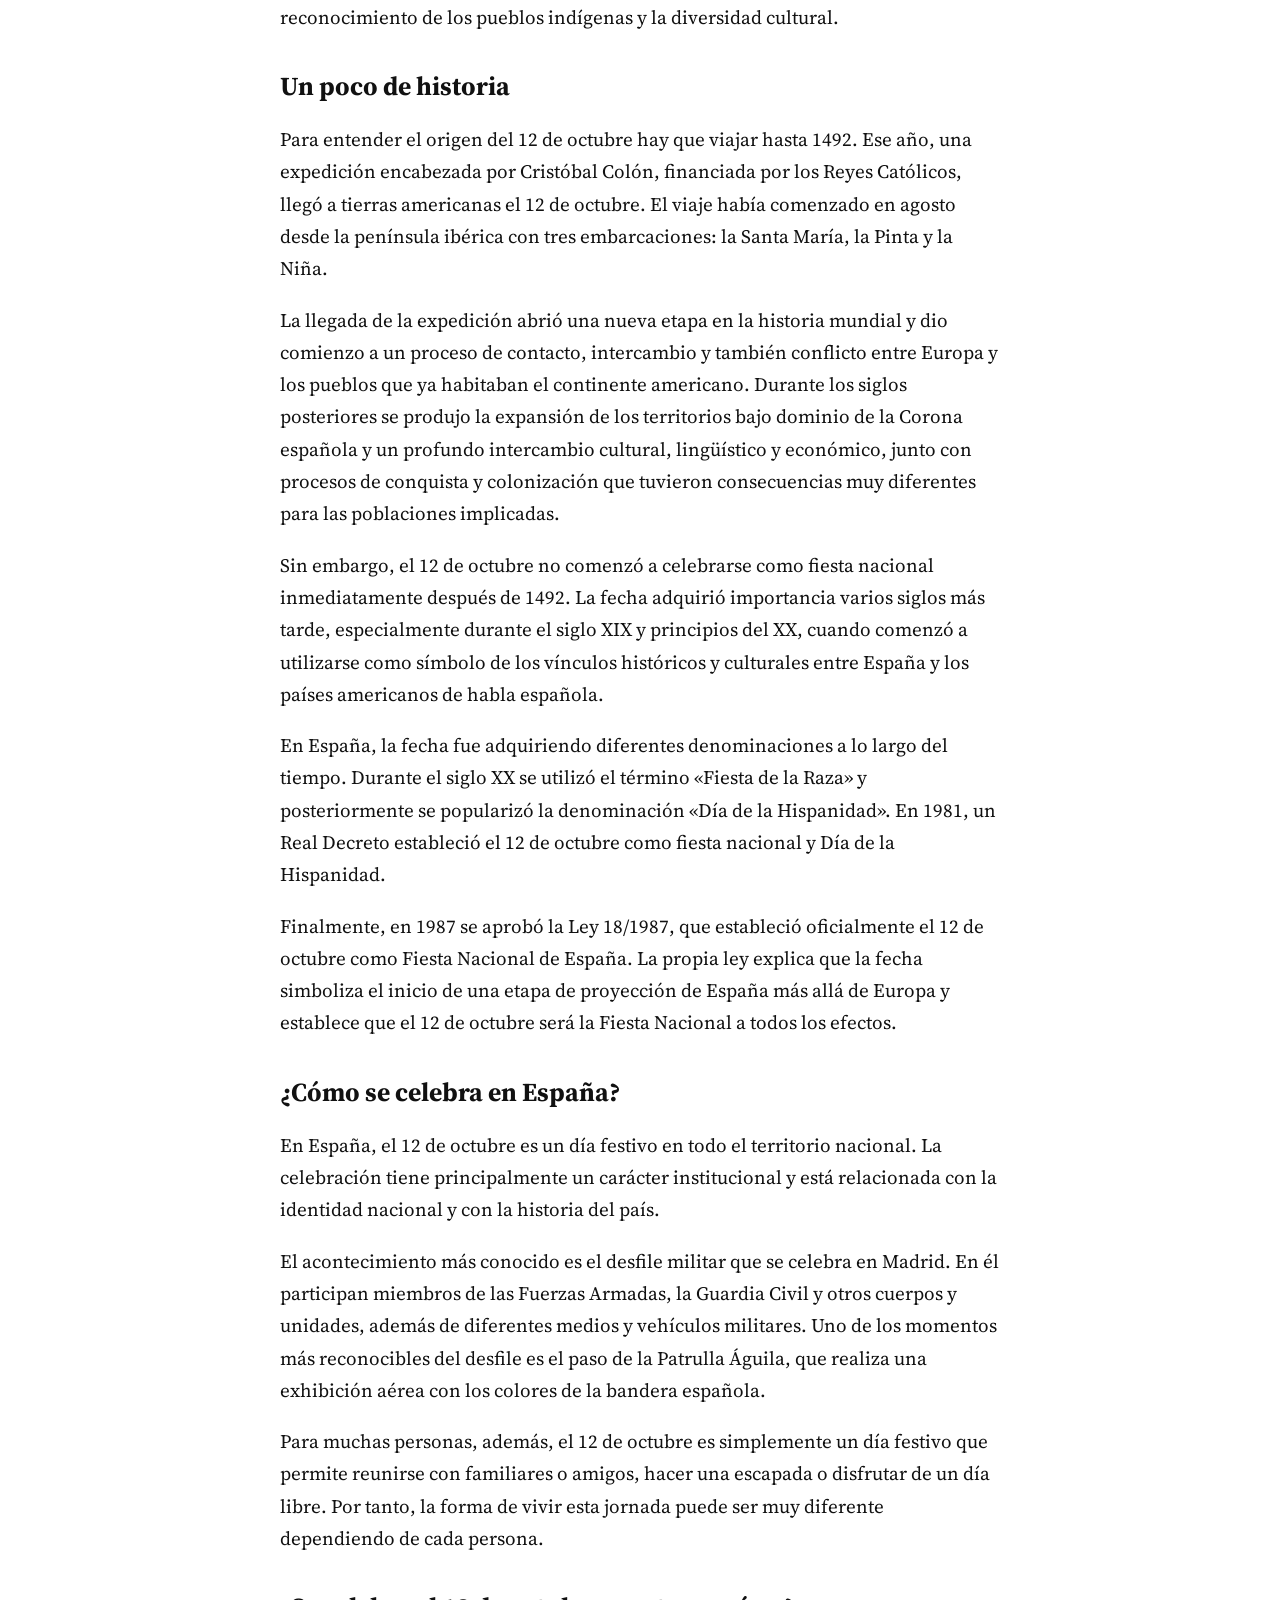
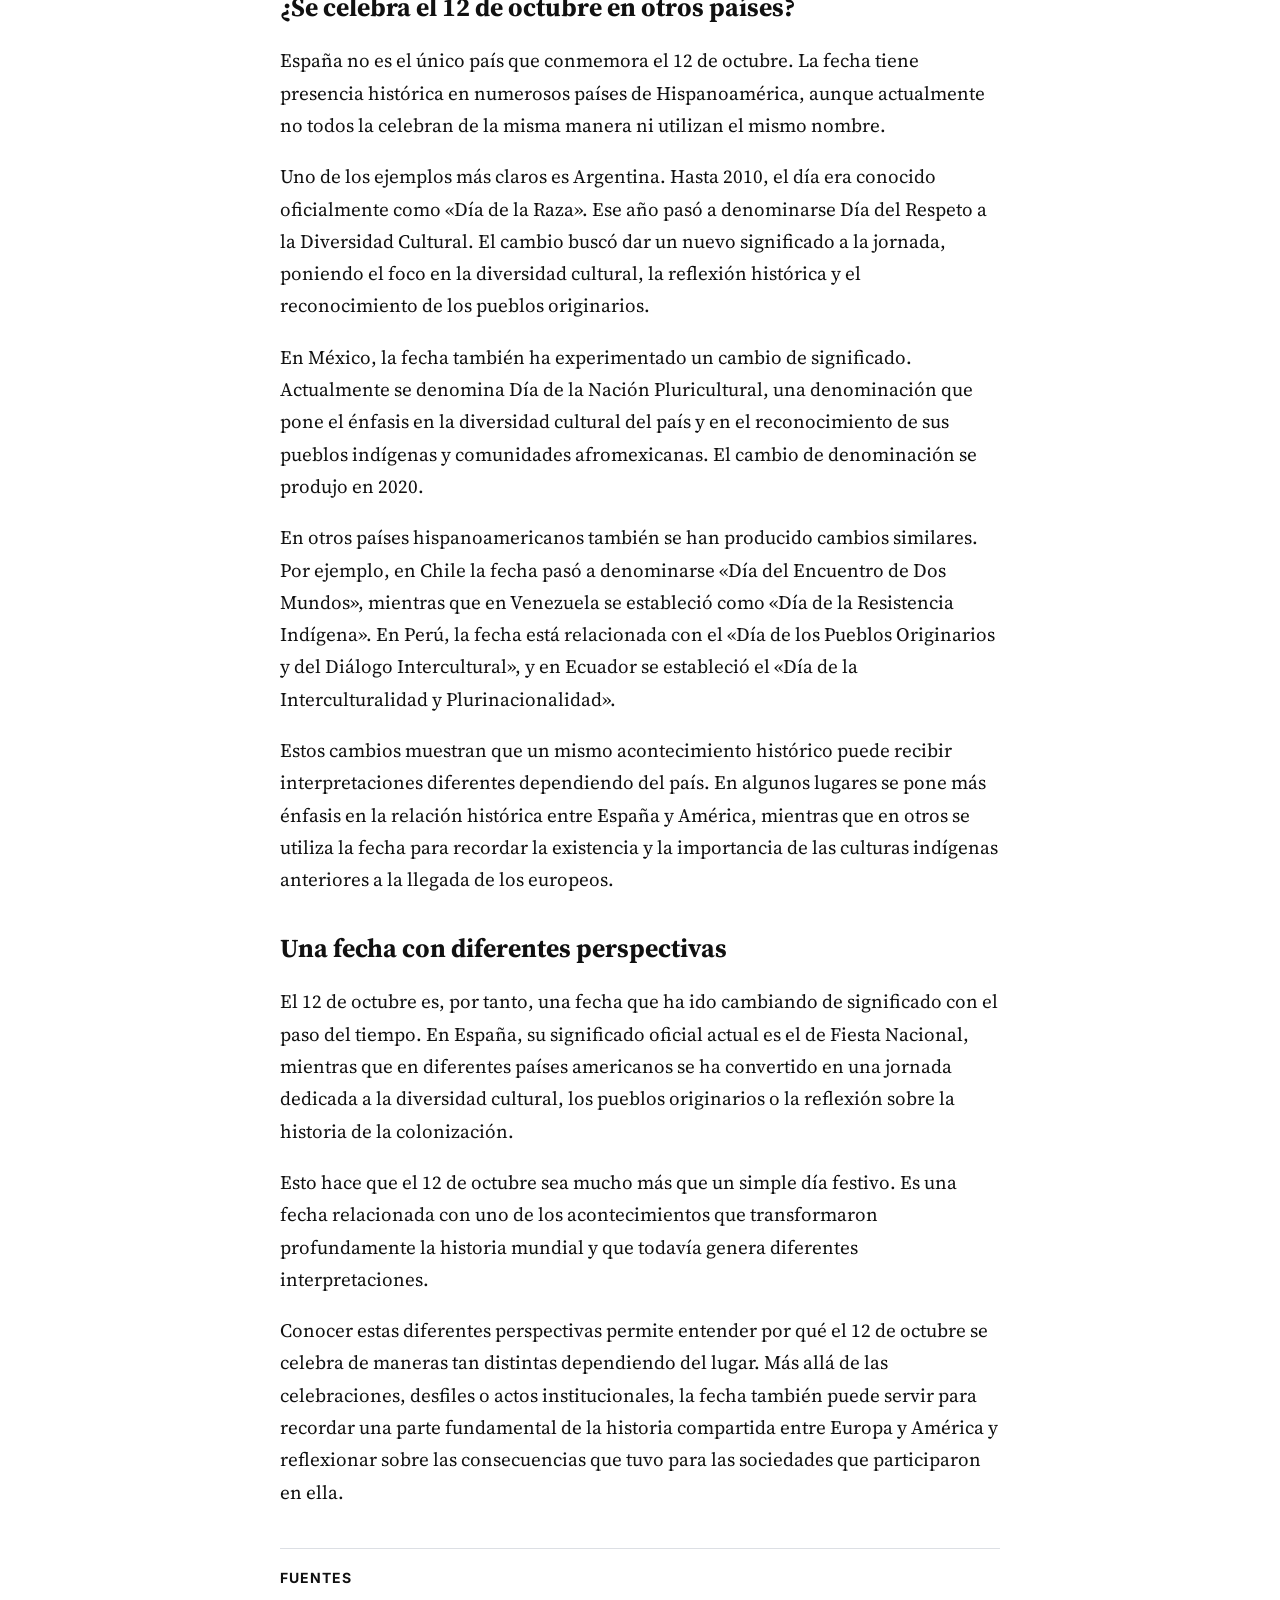
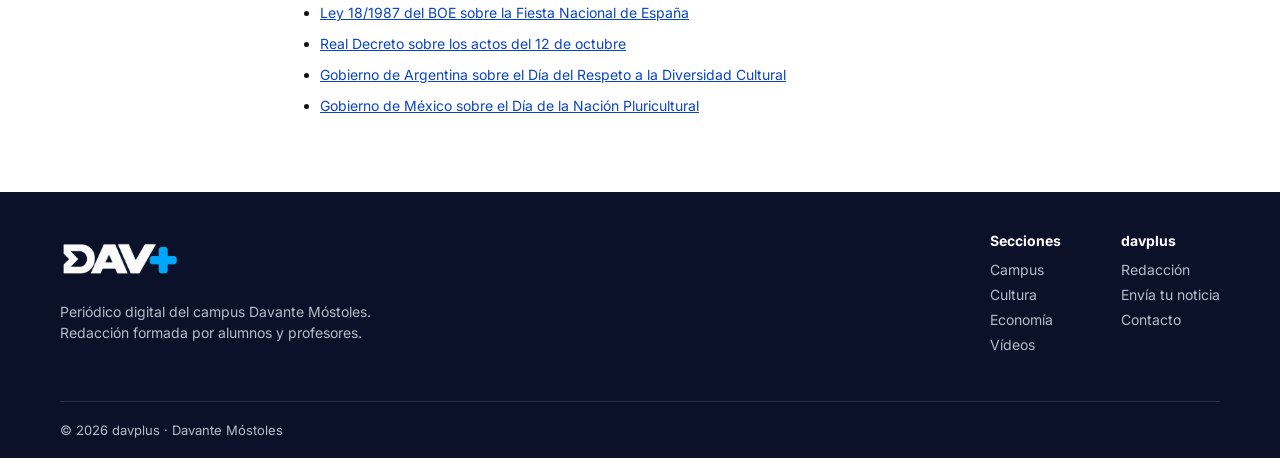
==== commit a8f844c8: "Nuevo logo de dav+ y foto de salud mental con las caras difuminadas" ====
--- a/noticias/12-de-octubre.html
+++ b/noticias/12-de-octubre.html
@@ -33,7 +33,7 @@
     <!-- CABECERA -->
     <header class="cabecera">
         <div class="contenedor">
-            <a href="../index.html" class="logo">dav<span class="mas">+</span></a>
+            <a href="../index.html" class="logo"><img src="../imagenes/logo-dav.png" alt="dav+"></a>
             <div class="lema">
                 <p>El periódico de Davante Móstoles</p>
                 <small>Hecho por alumnos y profesores del campus · Nº 1</small>
@@ -210,7 +210,7 @@
         <div class="contenedor">
             <div class="columnas">
                 <div class="descripcion">
-                    <a href="../index.html" class="logo">dav<span class="mas">+</span></a>
+                    <a href="../index.html" class="logo"><img src="../imagenes/logo-dav.png" alt="dav+"></a>
                     <p>Periódico digital del campus Davante Móstoles. Redacción formada por alumnos y profesores.</p>
                 </div>
                 <div class="enlaces">
--- a/estilos.css
+++ b/estilos.css
@@ -170,22 +170,14 @@
     padding-bottom: 25px;
 }
 
-/* Logo "dav+" hecho con texto */
+/* Logo de dav+ (imagen con fondo transparente) */
 .logo {
-    font-family: var(--fuente-texto);
-    font-size: 56px;
-    font-weight: 800;
-    letter-spacing: -2px;
-    color: var(--blanco);
-}
-
-.logo .mas {
-    display: inline-block;
-    margin-left: 4px;
-    padding: 0 8px;
-    background-color: var(--blanco);
-    color: var(--azul);
-    border-radius: 6px;
+    display: block;
+}
+
+.logo img {
+    height: 70px;
+    width: auto;
 }
 
 .lema {
@@ -598,8 +590,8 @@
     gap: 40px;
 }
 
-.pie .logo {
-    font-size: 40px;
+.pie .logo img {
+    height: 55px;
 }
 
 .pie .descripcion p {
@@ -810,8 +802,8 @@
         gap: 10px;
     }
 
-    .logo {
-        font-size: 44px;
+    .logo img {
+        height: 55px;
     }
 
     .lema {
